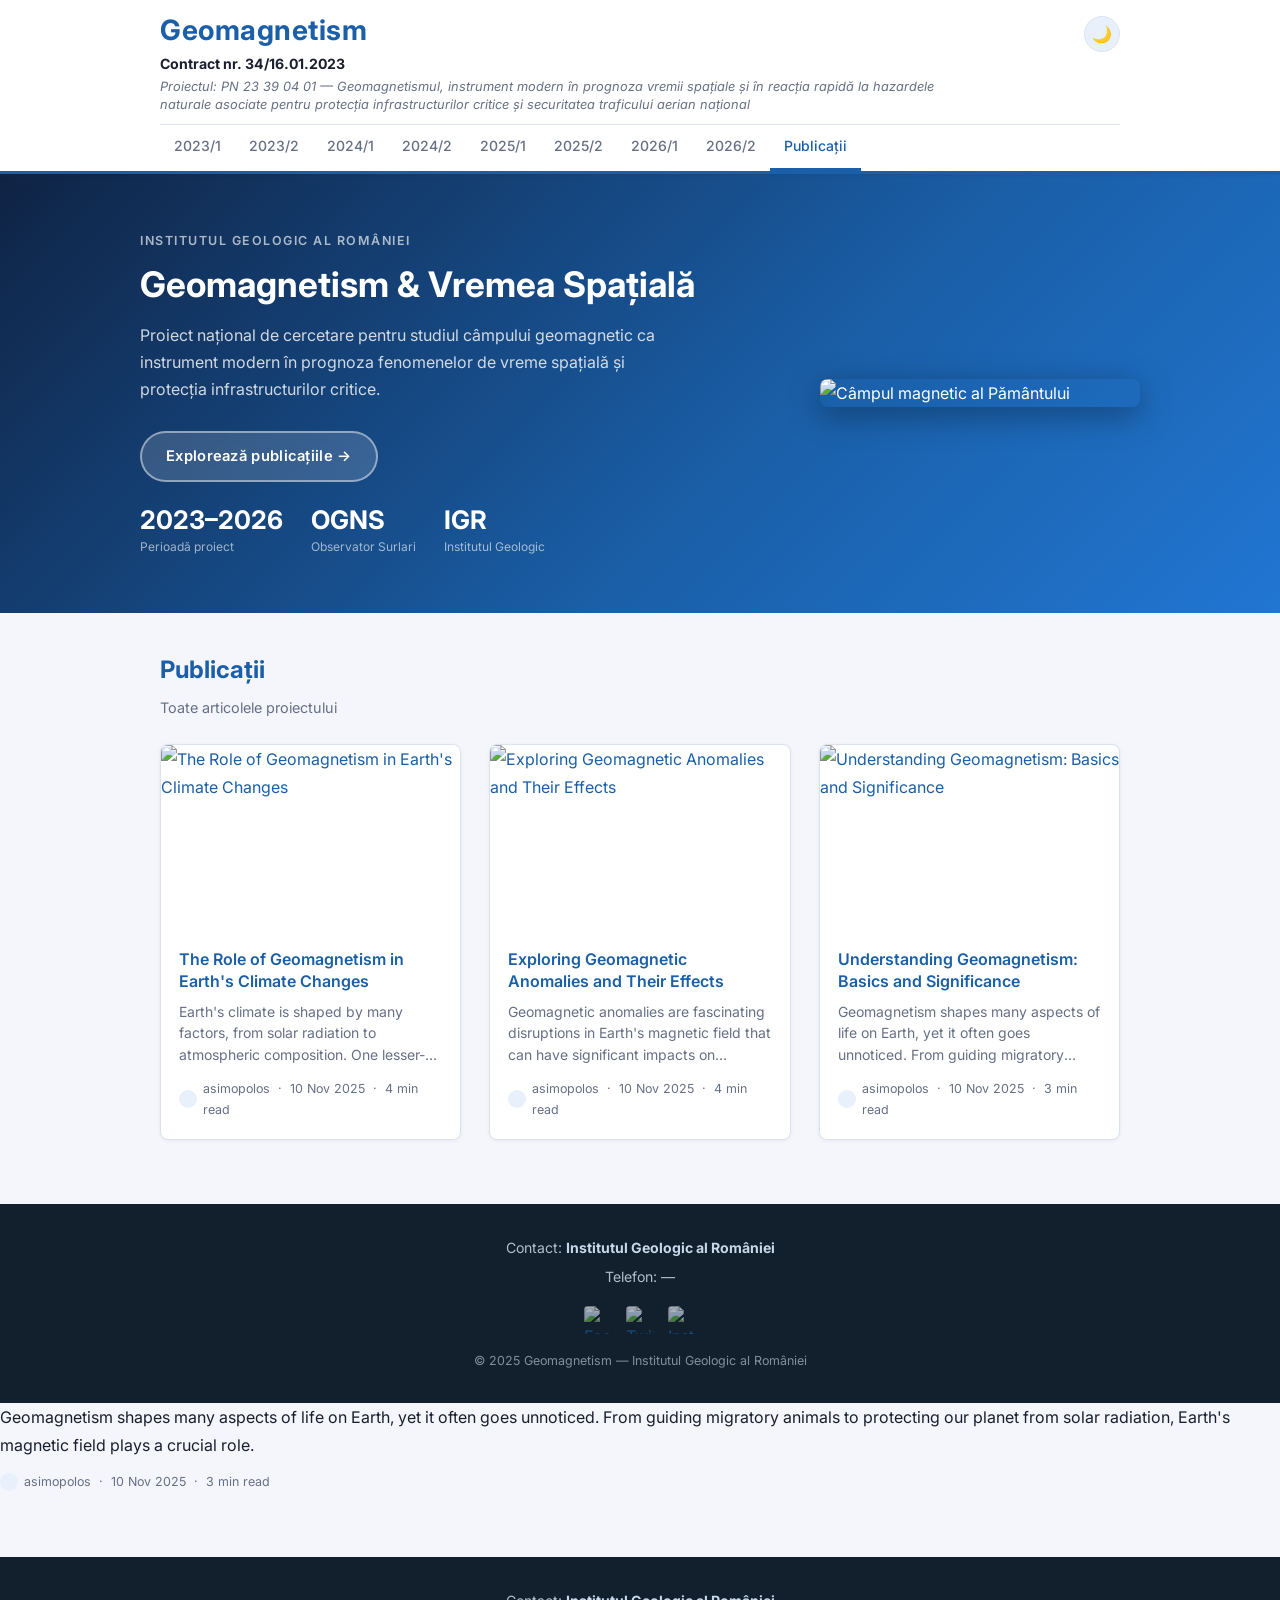
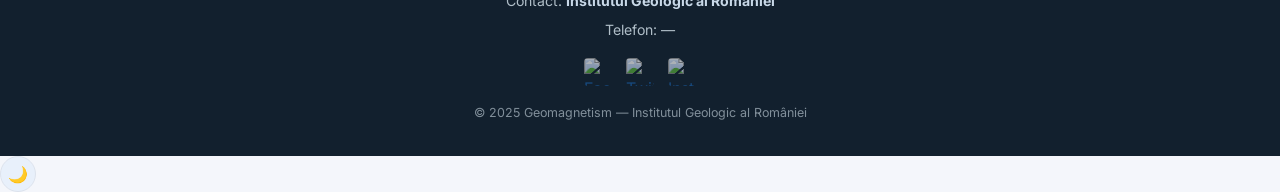
==== index.html @ ad411c78 "Initial commit" ====
<!DOCTYPE html>
<html lang="ro">
<head>
  <meta charset="UTF-8" />
  <meta name="viewport" content="width=device-width, initial-scale=1.0" />
  <title>Publicații | Geomagnetism</title>
  <link rel="stylesheet" href="style.css" />
</head>
<body>

<header class="site-header">
  <div class="inner">
    <div class="site-title"><a href="index.html">Geomagnetism</a></div>
    <div class="contract-info"><strong>Contract nr. 34/16.01.2023</strong></div>
    <div class="project-title">Proiectul: PN 23 39 04 01 — Geomagnetismul, instrument modern în prognoza vremii spațiale și în reacția rapidă la hazardele naturale asociate pentru protecția infrastructurilor critice și securitatea traficului aerian național</div>
    <nav class="main-nav">
      <ul>
        <li><a href="2023-1.html">2023/1</a></li>
        <li><a href="2023-2.html">2023/2</a></li>
        <li><a href="2024-1.html">2024/1</a></li>
        <li><a href="2024-2.html">2024/2</a></li>
        <li><a href="2025-1.html">2025/1</a></li>
        <li><a href="2025-2.html">2025/2</a></li>
        <li><a href="2026-1.html">2026/1</a></li>
        <li><a href="2026-2.html">2026/2</a></li>
        <li><a href="index.html" class="active">Publicații</a></li>
      </ul>
    </nav>
  </div>
</header>

<!-- ── Hero Section ── -->
<section class="hero">
  <div class="hero-inner">
    <div class="hero-text">
      <div class="hero-label">Institutul Geologic al României</div>
      <h2 class="hero-title">Geomagnetism &amp; Vremea Spațială</h2>
      <p class="hero-desc">Proiect național de cercetare pentru studiul câmpului geomagnetic ca instrument modern în prognoza fenomenelor de vreme spațială și protecția infrastructurilor critice.</p>
      <a href="#publications" class="hero-btn">Explorează publicațiile →</a>
      <div class="hero-stats">
        <div>
          <div class="hero-stat-value">2023–2026</div>
          <div class="hero-stat-label">Perioadă proiect</div>
        </div>
        <div>
          <div class="hero-stat-value">OGNS</div>
          <div class="hero-stat-label">Observator Surlari</div>
        </div>
        <div>
          <div class="hero-stat-value">IGR</div>
          <div class="hero-stat-label">Institutul Geologic</div>
        </div>
      </div>
    </div>
    <div class="hero-image">
      <img src="https://static.wixstatic.com/media/b22cf8_f8dbd99f75b24678a224e92e77d41828~mv2.png/v1/fill/w_454,h_255,fp_0.50_0.50,q_95,enc_avif,quality_auto/b22cf8_f8dbd99f75b24678a224e92e77d41828~mv2.webp"
           alt="Câmpul magnetic al Pământului" />
    </div>
  </div>
</section>

<!-- ── Publications Grid ── -->
<div class="container" id="publications">
  <div class="publications-header">
    <h2>Publicații</h2>
    <p>Toate articolele proiectului</p>
  </div>

  <div class="blog-grid">

    <div class="post-card">
      <div class="post-card-image">
        <a href="posts/role-of-geomagnetism.html">
          <img src="https://static.wixstatic.com/media/b22cf8_f8dbd99f75b24678a224e92e77d41828~mv2.png/v1/fill/w_454,h_255,fp_0.50_0.50,q_95,enc_avif,quality_auto/b22cf8_f8dbd99f75b24678a224e92e77d41828~mv2.webp"
               alt="The Role of Geomagnetism in Earth's Climate Changes" />
        </a>
      </div>
      <div class="post-card-body">
        <h3><a href="posts/role-of-geomagnetism.html">The Role of Geomagnetism in Earth's Climate Changes</a></h3>
        <p>Earth's climate is shaped by many factors, from solar radiation to atmospheric composition. One lesser-known but significant influence is geomagnetism, the magnetic field generated by Earth's core.</p>
        <div class="post-meta">asimopolos &nbsp;·&nbsp; 10 Nov 2025 &nbsp;·&nbsp; 4 min read</div>
      </div>
    </div>

    <div class="post-card">
      <div class="post-card-image">
        <a href="posts/geomagnetic-anomalies.html">
          <img src="https://static.wixstatic.com/media/b22cf8_75d854a202f9448f9cd40e9989b76629~mv2.png/v1/fill/w_454,h_255,fp_0.50_0.50,q_95,enc_avif,quality_auto/b22cf8_75d854a202f9448f9cd40e9989b76629~mv2.webp"
               alt="Exploring Geomagnetic Anomalies and Their Effects" />
        </a>
      </div>
      <div class="post-card-body">
        <h3><a href="posts/geomagnetic-anomalies.html">Exploring Geomagnetic Anomalies and Their Effects</a></h3>
        <p>Geomagnetic anomalies are fascinating disruptions in Earth's magnetic field that can have significant impacts on technology, navigation, and even natural phenomena.</p>
        <div class="post-meta">asimopolos &nbsp;·&nbsp; 10 Nov 2025 &nbsp;·&nbsp; 4 min read</div>
      </div>
    </div>

    <div class="post-card">
      <div class="post-card-image">
        <a href="posts/understanding-geomagnetism.html">
          <img src="https://static.wixstatic.com/media/b22cf8_7964a553b21840008e7d7565fc0486a0~mv2.png/v1/fill/w_454,h_255,fp_0.50_0.50,q_95,enc_avif,quality_auto/b22cf8_7964a553b21840008e7d7565fc0486a0~mv2.webp"
               alt="Understanding Geomagnetism: Basics and Significance" />
        </a>
      </div>
      <div class="post-card-body">
        <h3><a href="posts/understanding-geomagnetism.html">Understanding Geomagnetism: Basics and Significance</a></h3>
        <p>Geomagnetism shapes many aspects of life on Earth, yet it often goes unnoticed. From guiding migratory animals to protecting our planet from solar radiation, Earth's magnetic field plays a crucial role.</p>
        <div class="post-meta">asimopolos &nbsp;·&nbsp; 10 Nov 2025 &nbsp;·&nbsp; 3 min read</div>
      </div>
    </div>

  </div>
</div>

<footer>
  <div class="footer-inner">
    <p>Contact: <strong>Institutul Geologic al României</strong></p>
    <p>Telefon: —</p>
    <div class="social-links">
      <a href="http://www.facebook.com/" target="_blank" rel="noopener">
        <img src="https://static.wixstatic.com/media/4057345bcf57474b96976284050c00df.png/v1/fill/w_30,h_30,al_c,q_85,usm_0.66_1.00_0.01,enc_avif,quality_auto/4057345bcf57474b96976284050c00df.png" alt="Facebook" />
      </a>
      <a href="http://www.twitter.com/" target="_blank" rel="noopener">
        <img src="https://static.wixstatic.com/media/870f97661ed14a5bb2d96ecbddec0aed.png/v1/fill/w_30,h_30,al_c,q_85,usm_0.66_1.00_0.01,enc_avif,quality_auto/870f97661ed14a5bb2d96ecbddec0aed.png" alt="Twitter" />
      </a>
      <a href="http://instagram.com/" target="_blank" rel="noopener">
        <img src="https://static.wixstatic.com/media/e1aa082f7c0747168d9cf43e77046142.png/v1/fill/w_30,h_30,al_c,q_85,usm_0.66_1.00_0.01,enc_avif,quality_auto/e1aa082f7c0747168d9cf43e77046142.png" alt="Instagram" />
      </a>
    </div>
    <div class="copyright">© 2025 Geomagnetism — Institutul Geologic al României</div>
  </div>
</footer>

<script src="scripts.js"></script>
</body>
</html>
        <p>Geomagnetism shapes many aspects of life on Earth, yet it often goes unnoticed. From guiding migratory animals to protecting our planet from solar radiation, Earth's magnetic field plays a crucial role.</p>
        <div class="post-meta">asimopolos &nbsp;·&nbsp; 10 Nov 2025 &nbsp;·&nbsp; 3 min read</div>
      </div>
    </div>

  </div>
</div>

<footer>
  <div class="footer-inner">
    <p>Contact: <strong>Institutul Geologic al României</strong></p>
    <p>Telefon: —</p>
    <div class="social-links">
      <a href="http://www.facebook.com/" target="_blank" rel="noopener">
        <img src="https://static.wixstatic.com/media/4057345bcf57474b96976284050c00df.png/v1/fill/w_30,h_30,al_c,q_85,usm_0.66_1.00_0.01,enc_avif,quality_auto/4057345bcf57474b96976284050c00df.png" alt="Facebook" />
      </a>
      <a href="http://www.twitter.com/" target="_blank" rel="noopener">
        <img src="https://static.wixstatic.com/media/870f97661ed14a5bb2d96ecbddec0aed.png/v1/fill/w_30,h_30,al_c,q_85,usm_0.66_1.00_0.01,enc_avif,quality_auto/870f97661ed14a5bb2d96ecbddec0aed.png" alt="Twitter" />
      </a>
      <a href="http://instagram.com/" target="_blank" rel="noopener">
        <img src="https://static.wixstatic.com/media/e1aa082f7c0747168d9cf43e77046142.png/v1/fill/w_30,h_30,al_c,q_85,usm_0.66_1.00_0.01,enc_avif,quality_auto/e1aa082f7c0747168d9cf43e77046142.png" alt="Instagram" />
      </a>
    </div>
    <div class="copyright">© 2025 Geomagnetism — Institutul Geologic al României</div>
  </div>
</footer>

<script src="scripts.js"></script>
</body>
</html>
---- style.css ----
/* ============================================================
   Geomagnetism — Shared Styles
   Inter font via Google Fonts (loaded in scripts.js)
   Dark mode via html.dark class (toggled by scripts.js)
   ============================================================ */

/* ---------- CSS Custom Properties ---------- */
:root {
  --bg:           #f4f6fb;
  --surface:      #ffffff;
  --text:         #1a1f2e;
  --text-muted:   #667085;
  --primary:      #1a5fa8;
  --primary-hover:#154d8a;
  --primary-light:#e8f0fb;
  --border:       #dde3ed;
  --shadow-sm:    0 1px 4px rgba(0,0,0,0.06);
  --shadow-md:    0 4px 20px rgba(0,0,0,0.10);
  --header-bg:    #ffffff;
  --footer-bg:    #12202e;
  --footer-text:  #b0bec8;
  --card-bg:      #ffffff;
  --code-bg:      #f0f4f8;
  --transition:   0.22s ease;
  --radius:       8px;
}

html.dark {
  --bg:           #0d1117;
  --surface:      #161b27;
  --text:         #dce4f0;
  --text-muted:   #7a8fa8;
  --primary:      #5ba4f7;
  --primary-hover:#79b6ff;
  --primary-light:#1a2540;
  --border:       #252e42;
  --shadow-sm:    0 1px 4px rgba(0,0,0,0.30);
  --shadow-md:    0 4px 20px rgba(0,0,0,0.40);
  --header-bg:    #111827;
  --footer-bg:    #070c14;
  --footer-text:  #556070;
  --card-bg:      #161b27;
  --code-bg:      #1e2535;
}

/* ---------- Reset ---------- */
*, *::before, *::after { box-sizing: border-box; margin: 0; padding: 0; }

html { scroll-behavior: smooth; }

body {
  font-family: 'Inter', 'Segoe UI', Arial, sans-serif;
  background: var(--bg);
  color: var(--text);
  line-height: 1.75;
  transition: background var(--transition), color var(--transition);
}

a { color: var(--primary); text-decoration: none; }
a:hover { text-decoration: underline; }

img { max-width: 100%; height: auto; display: block; }

/* ---------- Site Header ---------- */
.site-header {
  background: var(--header-bg);
  border-bottom: 3px solid var(--primary);
  position: sticky;
  top: 0;
  z-index: 100;
  box-shadow: var(--shadow-sm);
  transition: background var(--transition);
}

.site-header .inner {
  max-width: 1000px;
  margin: 0 auto;
  padding: 14px 20px 0;
  position: relative;
}

.header-top {
  display: flex;
  align-items: flex-start;
  justify-content: space-between;
  gap: 12px;
}

.header-text { flex: 1; }

.site-title {
  font-size: 1.75rem;
  font-weight: 700;
  color: var(--primary);
  letter-spacing: 0.5px;
  line-height: 1.2;
}
.site-title a { color: inherit; }

.contract-info {
  margin-top: 4px;
  font-size: 0.88rem;
  color: var(--text-muted);
}
.contract-info strong { color: var(--text); }
.project-title {
  font-size: 0.8rem;
  color: var(--text-muted);
  margin-top: 2px;
  font-style: italic;
  line-height: 1.4;
  max-width: 780px;
}

/* Header controls (dark mode button) */
.header-controls {
  display: flex;
  align-items: center;
  gap: 8px;
  flex-shrink: 0;
  padding-top: 2px;
}

.dark-mode-toggle {
  background: var(--primary-light);
  border: 1px solid var(--border);
  border-radius: 50%;
  width: 36px;
  height: 36px;
  font-size: 1rem;
  cursor: pointer;
  display: flex;
  align-items: center;
  justify-content: center;
  transition: background var(--transition), transform 0.15s;
  color: var(--primary);
}
.dark-mode-toggle:hover { transform: scale(1.1); }

/* ---------- Navigation ---------- */
nav.main-nav {
  margin-top: 10px;
  border-top: 1px solid var(--border);
  display: flex;
  align-items: center;
  justify-content: space-between;
}

nav.main-nav ul {
  list-style: none;
  display: flex;
  flex-wrap: wrap;
}

nav.main-nav ul li a {
  display: block;
  padding: 9px 14px;
  font-size: 0.875rem;
  font-weight: 500;
  color: var(--text-muted);
  border-bottom: 3px solid transparent;
  transition: color var(--transition), border-color var(--transition);
}

nav.main-nav ul li a:hover,
nav.main-nav ul li a.active {
  color: var(--primary);
  border-bottom-color: var(--primary);
  text-decoration: none;
}

/* Hamburger button */
.nav-hamburger {
  display: none;
  background: none;
  border: 1px solid var(--border);
  border-radius: var(--radius);
  width: 36px;
  height: 36px;
  font-size: 1.2rem;
  cursor: pointer;
  color: var(--text);
  align-items: center;
  justify-content: center;
  transition: background var(--transition);
  margin-right: 4px;
  flex-shrink: 0;
}
.nav-hamburger:hover { background: var(--primary-light); }

/* ---------- Hero Section ---------- */
.hero {
  background: linear-gradient(135deg, #0f2344 0%, #1a5fa8 60%, #2176d2 100%);
  color: #fff;
  padding: 56px 20px;
  overflow: hidden;
}

html.dark .hero {
  background: linear-gradient(135deg, #060e1f 0%, #0d2a52 60%, #1a4a8a 100%);
}

.hero-inner {
  max-width: 1000px;
  margin: 0 auto;
  display: flex;
  align-items: center;
  gap: 40px;
}

.hero-text { flex: 1; }

.hero-label {
  font-size: 0.78rem;
  font-weight: 600;
  letter-spacing: 1.5px;
  text-transform: uppercase;
  color: rgba(255,255,255,0.65);
  margin-bottom: 12px;
}

.hero-title {
  font-size: 2.2rem;
  font-weight: 700;
  line-height: 1.2;
  color: #fff;
  margin-bottom: 16px;
}

.hero-desc {
  font-size: 1rem;
  color: rgba(255,255,255,0.80);
  line-height: 1.7;
  max-width: 520px;
  margin-bottom: 28px;
}

.hero-btn {
  display: inline-block;
  background: rgba(255,255,255,0.15);
  border: 2px solid rgba(255,255,255,0.45);
  color: #fff;
  padding: 11px 24px;
  border-radius: 30px;
  font-size: 0.92rem;
  font-weight: 600;
  letter-spacing: 0.3px;
  transition: background 0.2s, border-color 0.2s;
  backdrop-filter: blur(4px);
}
.hero-btn:hover {
  background: rgba(255,255,255,0.28);
  border-color: rgba(255,255,255,0.7);
  text-decoration: none;
  color: #fff;
}

.hero-image {
  flex-shrink: 0;
  width: 320px;
}
.hero-image img {
  border-radius: var(--radius);
  box-shadow: 0 8px 32px rgba(0,0,0,0.35);
  width: 100%;
}

/* Hero stats row */
.hero-stats {
  display: flex;
  gap: 28px;
  margin-top: 24px;
}
.hero-stat-value {
  font-size: 1.6rem;
  font-weight: 700;
  color: #fff;
  line-height: 1;
}
.hero-stat-label {
  font-size: 0.75rem;
  color: rgba(255,255,255,0.60);
  margin-top: 3px;
}

/* ---------- Main Container ---------- */
.container {
  max-width: 1000px;
  margin: 36px auto;
  padding: 0 20px;
}

/* Container with TOC sidebar (injected by JS on year pages) */
.container.has-toc {
  display: grid;
  grid-template-columns: 1fr 220px;
  gap: 36px;
  align-items: start;
}

/* ---------- TOC Sidebar ---------- */
.toc {
  background: var(--surface);
  border: 1px solid var(--border);
  border-radius: var(--radius);
  padding: 16px;
  position: sticky;
  top: 90px;
  max-height: calc(100vh - 120px);
  overflow-y: auto;
  box-shadow: var(--shadow-sm);
  transition: background var(--transition), border-color var(--transition);
  order: 2;
}

.toc-title {
  font-size: 0.72rem;
  font-weight: 700;
  letter-spacing: 1.2px;
  text-transform: uppercase;
  color: var(--text-muted);
  margin-bottom: 10px;
  padding-bottom: 8px;
  border-bottom: 1px solid var(--border);
}

.toc ul {
  list-style: none;
  padding: 0;
}

.toc ul li { margin-bottom: 3px; }

.toc ul li a {
  display: block;
  font-size: 0.8rem;
  color: var(--text-muted);
  padding: 3px 6px;
  border-radius: 4px;
  line-height: 1.4;
  transition: color var(--transition), background var(--transition);
}
.toc ul li a:hover,
.toc ul li a.active {
  color: var(--primary);
  background: var(--primary-light);
  text-decoration: none;
}

.toc ul li.toc-sub a {
  padding-left: 16px;
  font-size: 0.75rem;
}

.page-content { order: 1; }

/* ---------- Year Result Pages ---------- */
.page-content h2 {
  font-size: 1.4rem;
  color: var(--primary);
  margin: 32px 0 10px;
  border-left: 4px solid var(--primary);
  padding-left: 12px;
  line-height: 1.3;
}

.page-content h3 {
  font-size: 1.05rem;
  color: var(--text);
  margin: 22px 0 8px;
  font-weight: 600;
}

.page-content p {
  margin-bottom: 14px;
  text-align: justify;
  color: var(--text);
}

.page-content ul,
.page-content ol {
  margin: 10px 0 16px 24px;
  color: var(--text);
}
.page-content li { margin-bottom: 6px; }
.page-content a { color: var(--primary); }

/* Figures */
.fig-block {
  margin: 24px 0;
  text-align: center;
  background: var(--surface);
  border: 1px solid var(--border);
  border-radius: var(--radius);
  padding: 12px;
  box-shadow: var(--shadow-sm);
  transition: background var(--transition), border-color var(--transition);
}
.fig-block img {
  max-width: 100%;
  height: auto;
  border-radius: 4px;
  cursor: zoom-in;
  transition: transform 0.15s, box-shadow 0.15s;
}
.fig-block img:hover {
  transform: scale(1.01);
  box-shadow: var(--shadow-md);
}
.fig-block figcaption {
  font-size: 0.82rem;
  color: var(--text-muted);
  margin-top: 8px;
  font-style: italic;
  line-height: 1.5;
}

/* ---------- Blog Listing (Publicatii) ---------- */
.publications-header {
  margin-bottom: 24px;
}
.publications-header h2 {
  font-size: 1.5rem;
  color: var(--primary);
  font-weight: 700;
  margin-bottom: 4px;
}
.publications-header p { color: var(--text-muted); font-size: 0.9rem; }

.blog-grid {
  display: grid;
  grid-template-columns: repeat(auto-fill, minmax(290px, 1fr));
  gap: 28px;
}

.post-card {
  background: var(--card-bg);
  border-radius: var(--radius);
  box-shadow: var(--shadow-sm);
  overflow: hidden;
  border: 1px solid var(--border);
  transition: box-shadow 0.2s, transform 0.2s, background var(--transition), border-color var(--transition);
}
.post-card:hover {
  box-shadow: var(--shadow-md);
  transform: translateY(-2px);
}

.post-card-image {
  overflow: hidden;
  height: 185px;
}
.post-card-image img {
  width: 100%;
  height: 100%;
  object-fit: cover;
  transition: transform 0.4s ease;
  cursor: pointer;
}
.post-card:hover .post-card-image img { transform: scale(1.04); }

.post-card-body { padding: 18px; }

.post-card-body h3 {
  font-size: 1rem;
  margin-bottom: 8px;
  color: var(--primary);
  line-height: 1.4;
  font-weight: 600;
}

.post-card-body p {
  font-size: 0.875rem;
  color: var(--text-muted);
  line-height: 1.55;
  display: -webkit-box;
  -webkit-line-clamp: 3;
  -webkit-box-orient: vertical;
  overflow: hidden;
}

.post-meta {
  font-size: 0.78rem;
  color: var(--text-muted);
  margin-top: 12px;
  display: flex;
  align-items: center;
  gap: 6px;
}
.post-meta::before {
  content: '';
  display: block;
  width: 18px;
  height: 18px;
  background: var(--primary-light);
  border-radius: 50%;
  flex-shrink: 0;
}

/* ---------- Blog Post Pages ---------- */
.post-header { margin-bottom: 28px; }

.post-header h1 {
  font-size: 1.9rem;
  color: var(--text);
  line-height: 1.3;
  margin-bottom: 10px;
  font-weight: 700;
}

.post-header .post-meta { margin-top: 0; }

.post-body h2 {
  font-size: 1.3rem;
  color: var(--primary);
  margin: 32px 0 10px;
  border-bottom: 1px solid var(--border);
  padding-bottom: 6px;
  font-weight: 600;
}
.post-body h3 {
  font-size: 1.05rem;
  margin: 20px 0 8px;
  color: var(--text);
  font-weight: 600;
}
.post-body p { margin-bottom: 14px; text-align: justify; color: var(--text); }
.post-body ul, .post-body ol { margin: 10px 0 16px 24px; color: var(--text); }
.post-body li { margin-bottom: 7px; }

.post-hero {
  width: 100%;
  max-height: 360px;
  object-fit: cover;
  border-radius: var(--radius);
  margin-bottom: 28px;
  cursor: zoom-in;
  box-shadow: var(--shadow-md);
}

.recent-posts {
  margin-top: 48px;
  border-top: 2px solid var(--border);
  padding-top: 24px;
}
.recent-posts h3 {
  font-size: 1rem;
  font-weight: 700;
  margin-bottom: 14px;
  color: var(--text);
}
.recent-posts ul { list-style: none; padding: 0; }
.recent-posts ul li { margin-bottom: 8px; }
.recent-posts ul li a { color: var(--primary); font-size: 0.9rem; }

/* ---------- Lightbox ---------- */
.lightbox-overlay {
  position: fixed;
  inset: 0;
  background: rgba(0,0,0,0.88);
  display: flex;
  flex-direction: column;
  align-items: center;
  justify-content: center;
  z-index: 9000;
  opacity: 0;
  pointer-events: none;
  transition: opacity 0.25s;
  padding: 20px;
}
.lightbox-overlay.active {
  opacity: 1;
  pointer-events: all;
}

.lightbox-img {
  max-width: 90vw;
  max-height: 80vh;
  object-fit: contain;
  border-radius: 4px;
  box-shadow: 0 8px 40px rgba(0,0,0,0.6);
}

.lightbox-close {
  position: fixed;
  top: 16px;
  right: 20px;
  background: rgba(255,255,255,0.12);
  border: 1px solid rgba(255,255,255,0.25);
  color: #fff;
  font-size: 1.8rem;
  width: 44px;
  height: 44px;
  border-radius: 50%;
  cursor: pointer;
  display: flex;
  align-items: center;
  justify-content: center;
  line-height: 1;
  transition: background 0.15s;
}
.lightbox-close:hover { background: rgba(255,255,255,0.25); }

.lightbox-caption {
  color: rgba(255,255,255,0.75);
  font-size: 0.85rem;
  margin-top: 14px;
  text-align: center;
  max-width: 700px;
  font-style: italic;
}

/* ---------- Back to Top ---------- */
.back-to-top {
  position: fixed;
  bottom: 28px;
  right: 24px;
  background: var(--primary);
  color: #fff;
  border: none;
  border-radius: 50%;
  width: 44px;
  height: 44px;
  font-size: 1.2rem;
  cursor: pointer;
  display: flex;
  align-items: center;
  justify-content: center;
  box-shadow: 0 4px 16px rgba(26,95,168,0.35);
  opacity: 0;
  transform: translateY(10px);
  pointer-events: none;
  transition: opacity 0.25s, transform 0.25s;
  z-index: 500;
}
.back-to-top.visible {
  opacity: 1;
  transform: translateY(0);
  pointer-events: all;
}
.back-to-top:hover { background: var(--primary-hover); }

/* ---------- Footer ---------- */
footer {
  background: var(--footer-bg);
  color: var(--footer-text);
  padding: 32px 20px;
  margin-top: 64px;
  text-align: center;
  transition: background var(--transition);
}

footer .footer-inner {
  max-width: 1000px;
  margin: 0 auto;
}

footer p { font-size: 0.88rem; margin-bottom: 4px; }
footer strong { color: #c8d8e8; }

.social-links {
  margin: 16px 0;
  display: flex;
  justify-content: center;
  gap: 14px;
}
.social-links a img {
  width: 28px;
  height: 28px;
  opacity: 0.65;
  transition: opacity 0.2s, transform 0.2s;
  border-radius: 4px;
}
.social-links a:hover img { opacity: 1; transform: scale(1.1); }

footer .copyright {
  font-size: 0.78rem;
  color: var(--footer-text);
  margin-top: 12px;
  opacity: 0.7;
}

/* ---------- Placeholder pages ---------- */
.placeholder-msg {
  background: var(--surface);
  border: 1px dashed var(--border);
  border-radius: var(--radius);
  padding: 32px;
  text-align: center;
  color: var(--text-muted);
  font-style: italic;
  margin-top: 24px;
}

/* ---------- Responsive ---------- */
@media (max-width: 768px) {
  /* Hero */
  .hero { padding: 36px 16px; }
  .hero-inner { flex-direction: column; gap: 24px; }
  .hero-image { width: 100%; max-width: 400px; }
  .hero-title { font-size: 1.6rem; }
  .hero-stats { gap: 18px; }

  /* Header */
  .site-title { font-size: 1.35rem; }
  .project-title { display: none; }

  /* Hamburger nav */
  .nav-hamburger { display: flex; }

  nav.main-nav ul {
    display: none;
    flex-direction: column;
    width: 100%;
    border-top: 1px solid var(--border);
    background: var(--header-bg);
    padding: 6px 0 10px;
  }
  nav.main-nav ul.nav-open { display: flex; }

  nav.main-nav ul li a {
    border-bottom: none;
    border-left: 3px solid transparent;
    padding: 9px 16px;
  }
  nav.main-nav ul li a.active,
  nav.main-nav ul li a:hover {
    border-bottom: none;
    border-left-color: var(--primary);
    background: var(--primary-light);
  }

  nav.main-nav {
    flex-wrap: wrap;
    align-items: center;
    justify-content: flex-end;
    padding: 6px 0;
  }

  /* TOC: hide sidebar on mobile */
  .container.has-toc {
    display: block;
  }
  .toc { display: none; }

  /* Post hero */
  .post-header h1 { font-size: 1.4rem; }
}

@media (max-width: 500px) {
  .blog-grid { grid-template-columns: 1fr; }
}
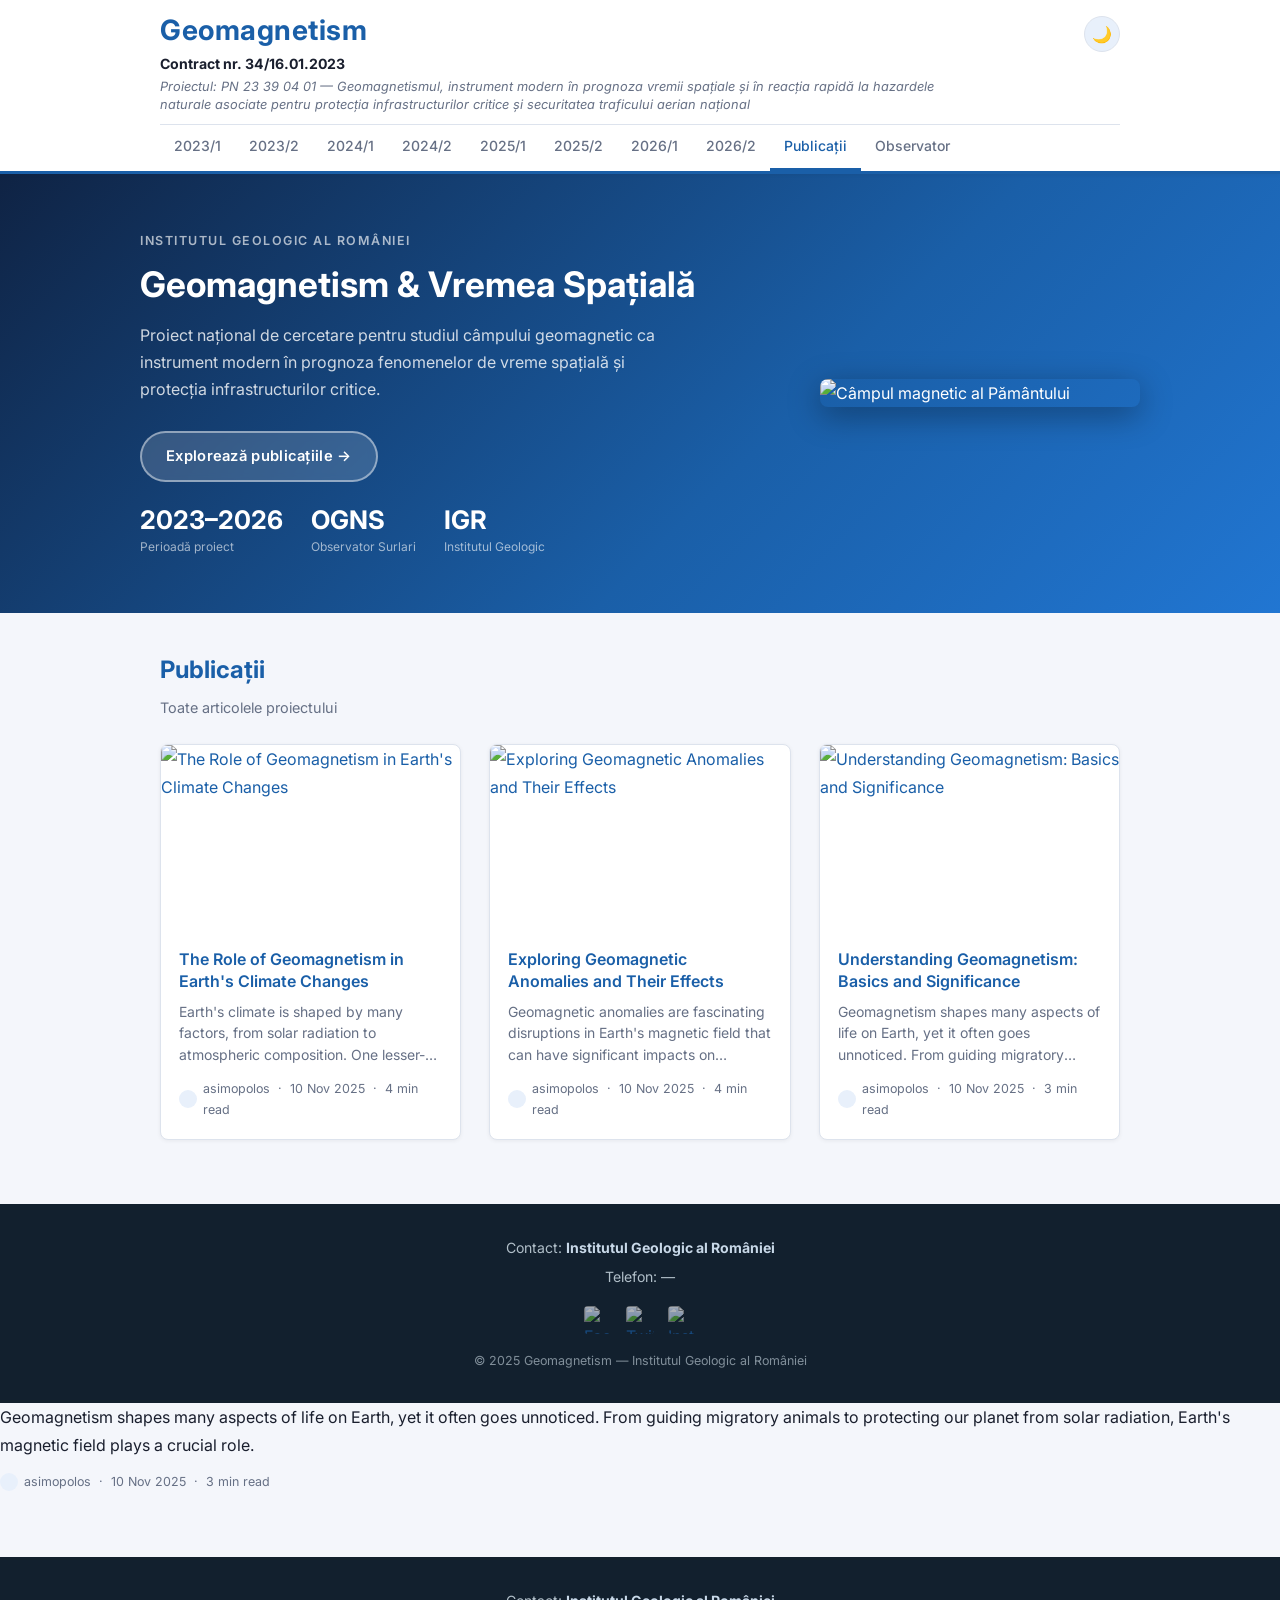
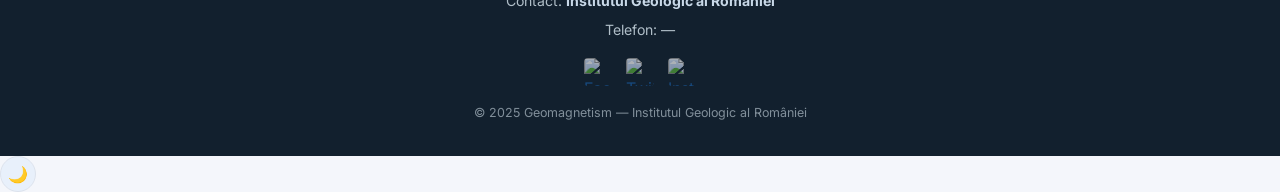
==== commit e3bd81c4: "Add files via upload" ====
--- a/index.html
+++ b/index.html
@@ -24,6 +24,7 @@
         <li><a href="2026-1.html">2026/1</a></li>
         <li><a href="2026-2.html">2026/2</a></li>
         <li><a href="index.html" class="active">Publicații</a></li>
+        <li><a href="observatory.html">Observator</a></li>
       </ul>
     </nav>
   </div>
